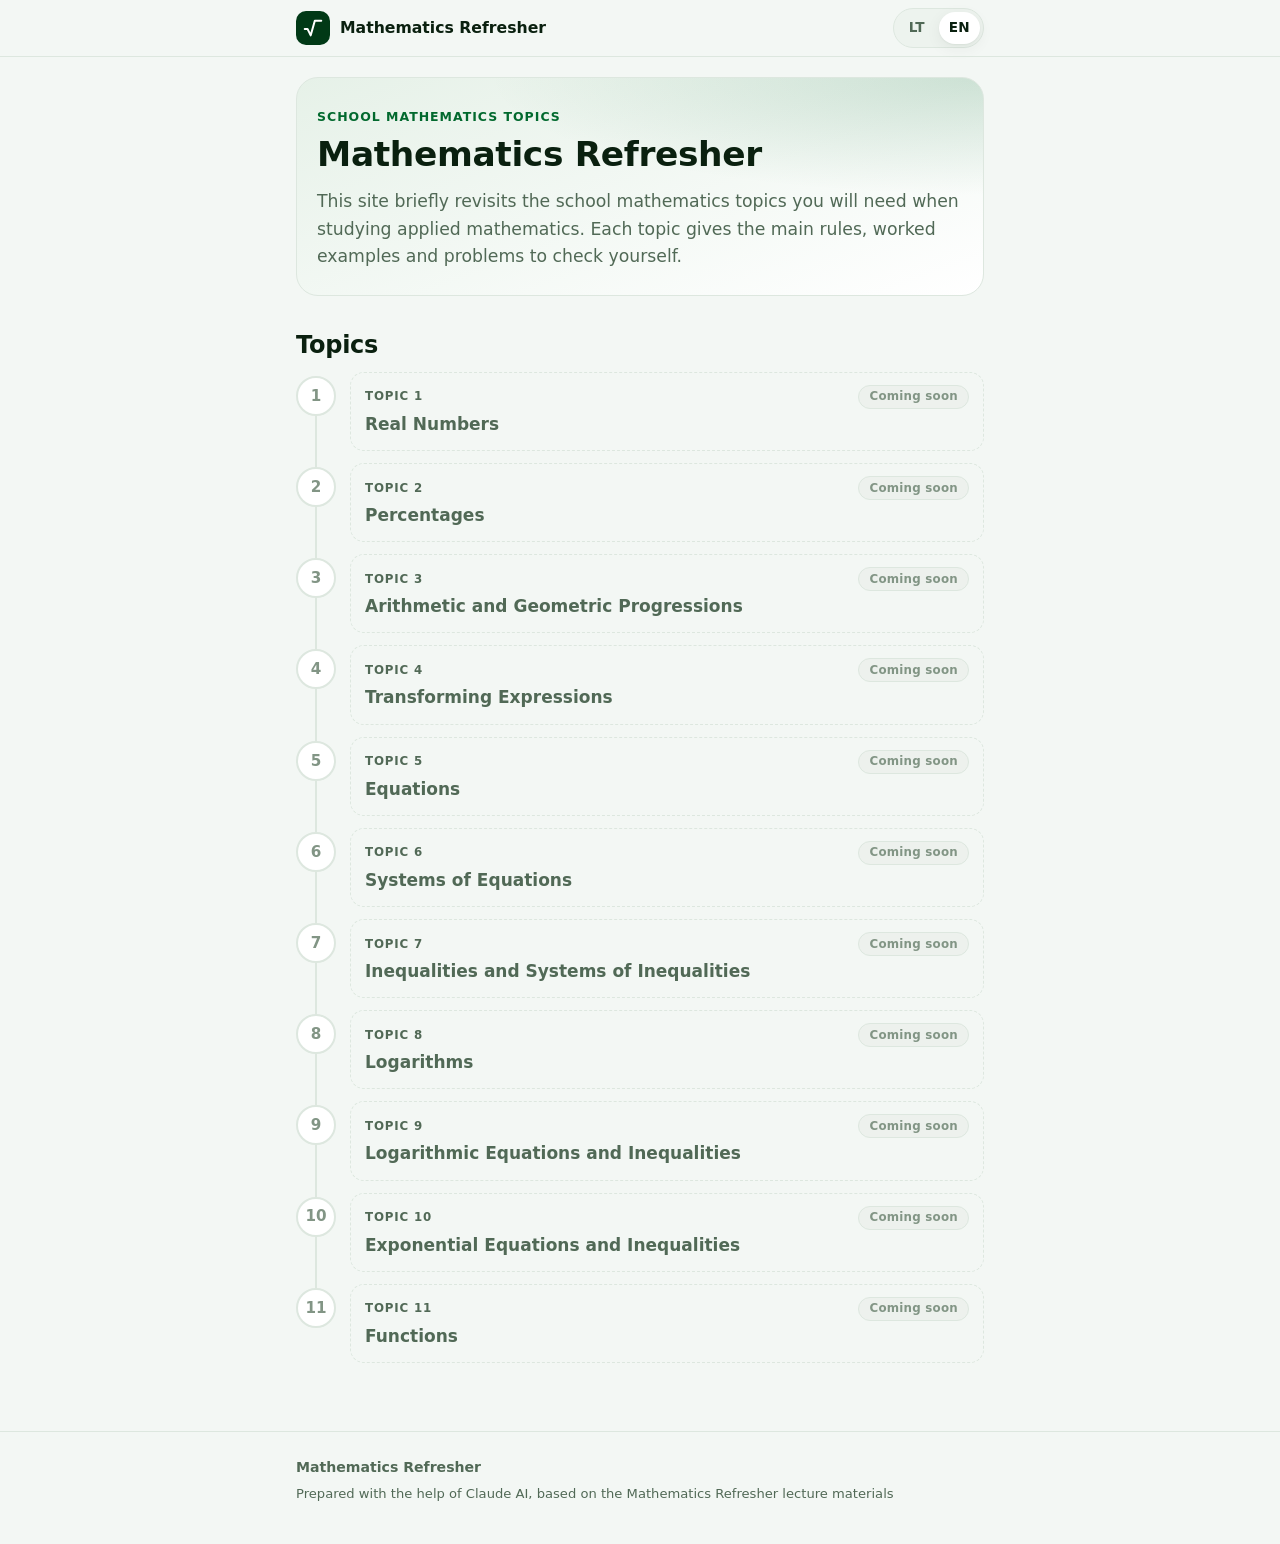
==== en/index.html @ 135c7d86 "Add files via upload" ====
<!doctype html>
<html lang="en">
<head>
<meta charset="utf-8">
<meta name="viewport" content="width=device-width, initial-scale=1">
<title>Mathematics Refresher</title>
<meta name="description" content="A refresher of the main school mathematics topics for students: rules, worked examples and self-check problems.">
<meta name="theme-color" content="#013916">
<link rel="icon" href="../assets/favicon.svg" type="image/svg+xml">
<link rel="alternate" hreflang="lt" href="../lt/index.html">
<link rel="stylesheet" href="../assets/katex/katex.min.css">
<link rel="stylesheet" href="../assets/css/style.css?v=1">
<script defer src="../assets/katex/katex.min.js"></script>
<script defer src="../assets/katex/contrib/auto-render.min.js"></script>
<script defer src="../assets/js/site.js?v=1"></script>
</head>
<body data-page="home">
<noscript><p class="noscript">Please enable JavaScript for this website to work.</p></noscript>
<header id="site-header" class="site-header"></header>

<main id="main" class="wrap">
  <section class="hero">
    <span class="eyebrow">School mathematics topics</span>
    <h1>Mathematics Refresher</h1>
    <p class="lead">This site briefly revisits the school mathematics topics you will need when studying applied mathematics. Each topic gives the main rules, worked examples and problems to check yourself.</p>
  </section>

  <section class="section" aria-labelledby="h-topics">
    <h2 id="h-topics">Topics</h2>
    <ol class="path" id="course-path"></ol>
  </section>
</main>

<footer id="site-footer" class="site-footer"></footer>
</body>
</html>
---- assets/css/style.css ----
/* =====================================================================
   Matematikos pagrindų kartojimas – bendras stiliaus failas visiems puslapiams
   Spalvos ir dydžiai keičiami čia, :root bloke.
   ===================================================================== */

/* Spalvos – žalia tema (šviesus režimas).
   Atspalviai parinkti išlaikant tuos pačius šviesumo santykius kaip
   Taikomosios matematikos tinklapyje (mėlyna tema), todėl kontrastai panašūs.
   --accent – pagrindinė tamsiai žalia spalva (mygtukai, aktyvūs elementai),
   --accent-strong – šviesesnė žalia tekstui ir akcentams,
   --chart – pagrindinė grafikų spalva, --chart-2 – mėlyna, --chart-3 – violetinė. */
:root {
  --bg: #f3f7f4;
  --surface: #ffffff;
  --surface-2: #edf3ee;
  --text: #0a200f;
  --muted: #516956;
  --border: #dde7df;
  --accent: #013916;
  --accent-hover: #015322;
  --accent-strong: #02692e;
  --accent-soft: #e6f1e8;
  --on-accent: #ffffff;
  --chart: #02692e;
  --chart-2: #1c4fb0;
  --chart-3: #7048b8;
  --success: #0f7d56;
  --success-soft: #e2f5ec;
  --danger: #c2303f;
  --danger-soft: #fdebed;
  --exam: #d9480f;
  --exam-soft: #fff0e6;
  --tip: #9a5b06;
  --tip-soft: #fff6e2;
  --soon: #829585;
  --soon-soft: #edf1ed;
  --shadow: 0 1px 2px rgba(10, 32, 15, .05), 0 4px 16px rgba(10, 32, 15, .06);

  /* Tipografija ir dydžiai */
  --font: system-ui, -apple-system, "Segoe UI", Roboto, "Helvetica Neue", Arial, sans-serif;
  --radius: 16px;
  --radius-sm: 10px;
  --gutter: 16px;
  --maxw: 46rem;
  --header-h: 56px;
}

@media (prefers-color-scheme: dark) {
  :root {
    --bg: #09120b;
    --surface: #111e14;
    --surface-2: #18281c;
    --text: #e8efe9;
    --muted: #9aab9c;
    --border: #243828;
    --accent: #5fc077;
    --accent-hover: #8bcf99;
    --accent-strong: #8dd09a;
    --accent-soft: #033113;
    --on-accent: #09120b;
    --chart: #34a859;
    --chart-2: #6189ec;
    --chart-3: #9a78ea;
    --success: #43cf93;
    --success-soft: #11301f;
    --danger: #ff7383;
    --danger-soft: #3a1a21;
    --exam: #ff8f55;
    --exam-soft: #3a2317;
    --tip: #f3b95f;
    --tip-soft: #342911;
    --soon: #7b8c7e;
    --soon-soft: #172519;
    --shadow: 0 1px 2px rgba(0, 0, 0, .3), 0 4px 16px rgba(0, 0, 0, .25);
  }
}

/* ---------- Pagrindas ---------- */
*, *::before, *::after { box-sizing: border-box; }
[hidden] { display: none !important; }

html {
  -webkit-text-size-adjust: 100%;
  text-size-adjust: 100%;
  scroll-padding-top: calc(var(--header-h) + 12px);
}

body {
  margin: 0;
  background: var(--bg);
  color: var(--text);
  font-family: var(--font);
  font-size: 1.0625rem;
  line-height: 1.6;
  -webkit-font-smoothing: antialiased;
  overflow-x: hidden;
}

h1, h2, h3, h4 { line-height: 1.25; margin: 0 0 .5em; letter-spacing: -.01em; }
h1 { font-size: 1.75rem; font-weight: 750; }
h2 { font-size: 1.35rem; font-weight: 700; }
h3 { font-size: 1.12rem; font-weight: 680; }
h4 { font-size: 1rem; font-weight: 650; }
p { margin: 0 0 .8em; }
p:last-child { margin-bottom: 0; }
a { color: var(--accent-strong); }
strong { font-weight: 650; }
ul, ol { padding-left: 1.3em; margin: 0 0 .8em; }
li + li { margin-top: .3em; }
img, svg { max-width: 100%; }

:focus-visible { outline: 3px solid var(--accent-strong); outline-offset: 2px; border-radius: 6px; }

.wrap {
  width: 100%;
  max-width: var(--maxw);
  margin: 0 auto;
  padding: 0 var(--gutter);
}

@media (min-width: 600px) {
  :root { --gutter: 24px; }
  h1 { font-size: 2.15rem; }
  h2 { font-size: 1.5rem; }
}

.skip {
  position: absolute; left: -9999px; top: 8px; z-index: 100;
  background: var(--surface); color: var(--text); padding: 8px 12px; border-radius: 8px;
}
.skip:focus { left: 8px; }

.noscript {
  background: var(--tip-soft); color: var(--tip); padding: 10px var(--gutter); margin: 0; font-size: .9rem;
}

/* ---------- Antraštė ---------- */
.site-header {
  position: sticky; top: 0; z-index: 50;
  min-height: var(--header-h);
  background: color-mix(in srgb, var(--bg) 82%, transparent);
  -webkit-backdrop-filter: saturate(160%) blur(12px);
  backdrop-filter: saturate(160%) blur(12px);
  border-bottom: 1px solid var(--border);
}
.site-header .wrap {
  display: flex; align-items: center; justify-content: space-between; gap: 12px;
  min-height: var(--header-h);
}
.brand {
  display: inline-flex; align-items: center; gap: 10px;
  color: var(--text); text-decoration: none; font-weight: 700; font-size: .98rem;
  min-width: 0;
}
.brand span { white-space: nowrap; overflow: hidden; text-overflow: ellipsis; }
.head-left { display: flex; align-items: center; gap: 10px; min-width: 0; }
.back-btn {
  flex: none; display: inline-flex; align-items: center; gap: 2px;
  min-height: 38px; padding: 0 14px 0 8px; border-radius: 999px;
  background: var(--surface); border: 1px solid var(--border); color: var(--text);
  text-decoration: none; font-weight: 650; font-size: .92rem;
}
.back-btn svg { width: 20px; height: 20px; color: var(--accent-strong); }
.back-btn:hover { border-color: var(--accent-strong); }
@media (max-width: 480px) { .has-back .brand-text { display: none; } }
.brand-mark {
  flex: none; width: 34px; height: 34px; border-radius: 10px;
  display: grid; place-items: center;
  background: var(--accent); color: var(--on-accent);
}
.brand-mark svg { width: 22px; height: 22px; }

.lang-switch {
  flex: none; display: inline-flex; padding: 3px; gap: 2px;
  background: var(--surface-2); border: 1px solid var(--border); border-radius: 999px;
  font-size: .85rem; font-weight: 700; letter-spacing: .02em;
}
.lang-switch a, .lang-switch span {
  display: inline-grid; place-items: center; min-width: 40px; min-height: 32px;
  padding: 0 10px; border-radius: 999px; text-decoration: none; color: var(--muted);
}
.lang-switch a:hover { color: var(--text); }
.lang-switch [aria-current] { background: var(--surface); color: var(--text); box-shadow: var(--shadow); }

/* ---------- Kelias (breadcrumbs) ---------- */
.crumbs { margin: 14px 0 0; font-size: .88rem; color: var(--muted); }
.crumbs ol { list-style: none; padding: 0; margin: 0; display: flex; flex-wrap: wrap; gap: 4px; align-items: center; }
.crumbs li { margin: 0; display: inline-flex; align-items: center; gap: 4px; }
.crumbs li + li::before { content: "›"; opacity: .6; }
.crumbs a { color: var(--muted); text-decoration: none; padding: 4px 0; }
.crumbs a:hover { color: var(--accent-strong); text-decoration: underline; }
.crumbs [aria-current] { color: var(--text); font-weight: 600; }

/* ---------- Puslapio viršus ---------- */
.page-head { padding: 22px 0 8px; }
.eyebrow {
  display: inline-block; font-size: .78rem; font-weight: 700; letter-spacing: .08em; text-transform: uppercase;
  color: var(--accent-strong); margin-bottom: 6px;
}
.eyebrow--exam { color: var(--exam); }
.lead { font-size: 1.08rem; color: var(--muted); max-width: 38em; }

.hero {
  margin: 20px 0 8px; padding: 24px 20px; border-radius: 22px;
  background:
    radial-gradient(120% 90% at 100% 0%, color-mix(in srgb, var(--accent-strong) 16%, transparent), transparent 60%),
    linear-gradient(160deg, var(--accent-soft), var(--surface));
  border: 1px solid var(--border);
}
.hero h1 { margin-bottom: .35em; }
.hero h1:last-child { margin-bottom: 0; }
.hero .lead { margin: 0; }

/* Puslapio vidinė navigacija (žymos) */
.jump { display: flex; gap: 8px; flex-wrap: wrap; margin: 14px 0 4px; padding: 0; list-style: none; }
.jump li { margin: 0; }
.jump a {
  display: inline-flex; align-items: center; min-height: 36px; padding: 0 14px; border-radius: 999px;
  background: var(--surface); border: 1px solid var(--border); color: var(--text);
  text-decoration: none; font-size: .9rem; font-weight: 600;
}
.jump a:hover { border-color: var(--accent); color: var(--accent-strong); }

/* ---------- Skyriai ir kortelės ---------- */
.section { padding: 26px 0 8px; }
.section > h2 { display: flex; align-items: center; gap: 10px; }
.section-intro { color: var(--muted); margin-top: -.2em; }

.card {
  background: var(--surface); border: 1px solid var(--border); border-radius: var(--radius);
  padding: 18px 16px; box-shadow: var(--shadow);
}
.card + .card { margin-top: 14px; }
@media (min-width: 600px) { .card { padding: 22px; } }

.subhead { font-size: .8rem; font-weight: 700; letter-spacing: .07em; text-transform: uppercase; color: var(--muted); margin: 18px 0 8px; }
.subhead:first-child { margin-top: 0; }
.subhead .katex { text-transform: none; letter-spacing: 0; }

/* ---------- Kurso struktūra (pagrindinis puslapis) ---------- */
.path { list-style: none; padding: 0; margin: 8px 0 0; position: relative; }
.path > li { position: relative; margin: 0; padding: 0 0 12px 54px; }
.path > li::before {
  content: ""; position: absolute; left: 19px; top: 0; bottom: 0; width: 2px; background: var(--border);
}
.path > li:first-child::before { top: 22px; }
.path > li:last-child::before { bottom: calc(100% - 22px); }

.node {
  position: absolute; left: 0; top: 4px; width: 40px; height: 40px; border-radius: 50%;
  display: grid; place-items: center; font-weight: 750; font-size: .95rem;
  background: var(--surface); border: 2px solid var(--border); color: var(--soon);
  z-index: 1;
}
.node svg { width: 20px; height: 20px; }
.is-active .node { background: var(--accent); border-color: var(--accent); color: var(--on-accent); }
.is-exam .node { background: var(--exam); border-color: var(--exam); color: #fff; }

.path-card {
  display: flex; align-items: center; justify-content: space-between; gap: 12px;
  min-height: 48px; padding: 12px 14px; border-radius: 14px;
  background: var(--surface); border: 1px solid var(--border);
  color: var(--text); text-decoration: none;
}
.path-card .title { font-weight: 620; line-height: 1.3; }
.path-card .body { flex: 1; min-width: 0; }
.path-card .kicker-row { display: flex; align-items: center; justify-content: space-between; gap: 8px; margin-bottom: 2px; }
.path-card .kicker-row .kicker { margin-bottom: 0; }
.path-card .kicker { display: block; font-size: .74rem; font-weight: 700; letter-spacing: .07em; text-transform: uppercase; color: var(--muted); margin-bottom: 2px; }
a.path-card { box-shadow: var(--shadow); transition: transform .15s ease, border-color .15s ease; }
a.path-card:hover { border-color: var(--accent); transform: translateY(-1px); }
a.path-card:active { transform: translateY(0); }
.is-active .path-card { border-color: color-mix(in srgb, var(--accent) 45%, var(--border)); }
.is-active .path-card .kicker { color: var(--accent-strong); }
.is-soon .path-card { background: transparent; border-style: dashed; color: var(--muted); }
.is-exam .path-card {
  background: linear-gradient(135deg, var(--exam-soft), var(--surface));
  border-color: color-mix(in srgb, var(--exam) 40%, var(--border));
}
.is-exam .path-card .kicker { color: var(--exam); }
.chev { flex: none; width: 22px; height: 22px; color: var(--accent-strong); }
.is-exam .chev { color: var(--exam); }

.badge {
  flex: none; display: inline-flex; align-items: center; min-height: 24px; padding: 0 10px; border-radius: 999px;
  font-size: .74rem; font-weight: 700; letter-spacing: .02em; white-space: nowrap;
  background: var(--soon-soft); color: var(--soon); border: 1px solid var(--border);
}
.badge--draft { background: var(--tip-soft); color: var(--tip); border-color: transparent; }

.path-group {
  margin: 6px 0 10px 54px; font-size: .78rem; font-weight: 700; letter-spacing: .08em; text-transform: uppercase; color: var(--muted);
}

/* ---------- Sąvokos (1 tema) ---------- */
.concept { scroll-margin-top: calc(var(--header-h) + 12px); }
.concept-head { display: flex; gap: 12px; align-items: flex-start; margin-bottom: 10px; }
.concept-head h3 { margin: 4px 0 0; }
.num {
  flex: none; width: 32px; height: 32px; border-radius: 10px; display: grid; place-items: center;
  background: var(--accent-soft); color: var(--accent-strong); font-weight: 750; font-size: .95rem;
}

.formula {
  margin: 12px 0; padding: 6px 12px; border-radius: 12px;
  background: var(--surface-2); border: 1px solid var(--border);
  overflow-x: auto; overflow-y: hidden;
}
.formula .katex-display { margin: .6em 0; }
.formula-label { font-size: .82rem; font-weight: 650; color: var(--muted); margin: 8px 0 -2px; }
.formula-note { font-size: .9rem; color: var(--muted); margin: -4px 0 8px; }

.example-box {
  margin: 12px 0 0; padding: 12px 14px; border-radius: 12px;
  border-left: 4px solid var(--accent); background: var(--accent-soft);
}
.example-box .label { display: block; font-size: .78rem; font-weight: 750; letter-spacing: .07em; text-transform: uppercase; color: var(--accent-strong); margin-bottom: 2px; }
.example-box .katex-display { margin: .5em 0; overflow-x: auto; overflow-y: hidden; padding: 2px 0; }

/* Sąrašas „dydis – reikšmė“ */
.kv { list-style: none; padding: 0; margin: 0; display: grid; grid-template-columns: max-content 1fr; column-gap: 14px; row-gap: 8px; align-items: baseline; }
.kv li { display: contents; }
.kv .sym { font-size: 1.05rem; }

.steps-list { counter-reset: s; list-style: none; padding: 0; margin: 0; }
.steps-list > li { counter-increment: s; position: relative; padding-left: 40px; margin: 0 0 12px; }
.steps-list > li::before {
  content: counter(s); position: absolute; left: 0; top: 0; width: 28px; height: 28px; border-radius: 50%;
  display: grid; place-items: center; font-size: .85rem; font-weight: 750;
  background: var(--accent); color: var(--on-accent);
}
.steps-list .alt { display: block; margin-top: 4px; font-size: .95rem; color: var(--muted); }

/* ---------- Brėžiniai ---------- */
.fig { margin: 14px 0 4px; }
.fig svg { display: block; width: 100%; height: auto; }
.fig figcaption { font-size: .85rem; color: var(--muted); margin-top: 6px; text-align: center; }
.fig-grid { display: grid; grid-template-columns: repeat(2, 1fr); gap: 10px; margin: 14px 0 4px; }
@media (min-width: 560px) { .fig-grid { grid-template-columns: repeat(4, 1fr); } }
.fig-grid figure { margin: 0; padding: 8px; border-radius: 12px; background: var(--surface-2); border: 1px solid var(--border); text-align: center; }
.fig-grid figcaption { font-size: .9rem; margin-top: 2px; }
.fig-grid .sub { display: block; font-size: .78rem; color: var(--muted); }

svg .ax { stroke: var(--muted); stroke-width: 1.5; fill: none; }
svg .grid { stroke: var(--border); stroke-width: 1; }
svg .ah { fill: var(--muted); }
svg .ln { stroke: var(--chart); stroke-width: 3; fill: none; stroke-linecap: round; }
svg .ln2 { stroke: var(--chart-2); stroke-width: 3; fill: none; stroke-linecap: round; }
svg .ln3 { stroke: var(--chart-3); stroke-width: 3; fill: none; stroke-linecap: round; }
svg .env { fill: none; stroke: var(--muted); stroke-opacity: .3; stroke-width: 11; stroke-linejoin: round; stroke-linecap: round; }
svg .strip { fill-opacity: .22; }
svg .strip.s1 { fill: var(--chart); }
svg .strip.s2 { fill: var(--chart-2); }
svg .strip.s3 { fill: var(--chart-3); }
svg .badge circle { fill: var(--exam); stroke: var(--surface); stroke-width: 1.5; }
svg .badge text { fill: #fff; font-size: 10px; font-weight: 700; }
svg .guide { stroke: var(--muted); stroke-width: 1.2; stroke-dasharray: 4 4; fill: none; }
svg .leg { stroke: var(--exam); stroke-width: 2.2; fill: none; }
svg .pt { fill: var(--chart); stroke: var(--surface); stroke-width: 2; }
svg .pt-hi { fill: var(--exam); stroke: var(--surface); stroke-width: 2; }
svg .arc { stroke: var(--tip); stroke-width: 2; fill: none; }
svg text { fill: var(--text); font-family: var(--font); font-size: 13px; }
svg text.m { font-family: KaTeX_Math, "Times New Roman", serif; font-style: italic; font-size: 15px; }
svg text.mu { font-family: KaTeX_Main, "Times New Roman", serif; font-size: 15px; }
svg text.muted { fill: var(--muted); font-size: 12px; }
svg tspan.i { font-family: KaTeX_Math, "Times New Roman", serif; font-style: italic; }
svg tspan.n { font-family: KaTeX_Main, "Times New Roman", serif; font-style: normal; }
svg text.acc { fill: var(--accent-strong); }
svg text.exam { fill: var(--exam); }
svg text.tip { fill: var(--tip); }
svg text.c1 { fill: var(--chart); }
svg text.c2 { fill: var(--chart-2); }
svg text.c3 { fill: var(--chart-3); }
svg text.b { font-weight: 700; font-size: 14px; }
.chart-legend { list-style: none; padding: 0; margin: 8px 0 0; display: flex; flex-wrap: wrap; justify-content: center; gap: 6px 16px; font-size: .88rem; color: var(--muted); }
.chart-legend li { margin: 0; display: inline-flex; align-items: center; gap: 7px; }
.chart-legend .sw { flex: none; width: 18px; height: 4px; border-radius: 2px; background: var(--chart); }
.chart-legend .sw-s { background: var(--chart-2); }
.chart-legend .sw-3 { background: var(--chart-3); }
.chart-legend .sw-env { height: 9px; border-radius: 5px; background: color-mix(in srgb, var(--muted) 34%, transparent); }
.chart-legend .sw-e { width: 10px; height: 10px; border-radius: 50%; background: var(--exam); }
.step .market-chart { margin-top: 14px; }
svg .zone-loss { fill: var(--danger); opacity: .13; }
svg .zone-profit { fill: var(--success); opacity: .15; }
.chart-legend .sw-zone { width: 14px; height: 10px; border-radius: 3px; }
.chart-legend .sw-loss { background: color-mix(in srgb, var(--danger) 30%, transparent); }
.chart-legend .sw-profit { background: color-mix(in srgb, var(--success) 32%, transparent); }

/* ---------- Išskleidžiami blokai ---------- */
details.more {
  margin: 12px 0 0; border-radius: 12px; border: 1px solid var(--border); background: var(--surface);
  overflow: hidden;
}
details.more > summary {
  list-style: none; cursor: pointer; display: flex; align-items: center; gap: 10px;
  min-height: 48px; padding: 10px 14px; font-weight: 640; font-size: .98rem;
}
details.more > summary::-webkit-details-marker { display: none; }
details.more > summary::after {
  content: ""; margin-left: auto; flex: none; width: 10px; height: 10px;
  border-right: 2px solid currentColor; border-bottom: 2px solid currentColor;
  transform: rotate(45deg) translate(-2px, -2px); transition: transform .2s ease; opacity: .7;
}
details.more[open] > summary::after { transform: rotate(-135deg) translate(-2px, -2px); }
details.more > summary .ico { flex: none; width: 26px; height: 26px; border-radius: 8px; display: grid; place-items: center; font-weight: 800; font-size: .85rem; }
details.more .more-body { padding: 0 14px 14px; }
details.more .more-body > :first-child { margin-top: 0; }
details.more .more-body .katex-display { overflow-x: auto; overflow-y: hidden; padding: 2px 0; }

.more--why > summary { color: var(--accent-strong); }
.more--why > summary .ico { background: var(--accent-soft); color: var(--accent-strong); }
.more--mistake { border-color: color-mix(in srgb, var(--danger) 30%, var(--border)); }
.more--mistake > summary { color: var(--danger); }
.more--mistake > summary .ico { background: var(--danger-soft); color: var(--danger); }
.more--alt > summary { color: var(--chart-2); font-size: .94rem; }
.more--alt > summary .ico { background: color-mix(in srgb, var(--chart-2) 14%, transparent); color: var(--chart-2); }
.step details.more { margin-top: 10px; }
.step--answer details.more { margin-top: 14px; }
.more-body ul ul { margin: 8px 0 0; }
.more--exam { border-color: color-mix(in srgb, var(--exam) 35%, var(--border)); }
.more--exam > summary { color: var(--exam); }
.more--exam > summary .ico { background: var(--exam-soft); color: var(--exam); }
.more--exam > summary .ico svg, .more--why > summary .ico svg, .more--mistake > summary .ico svg { width: 16px; height: 16px; }

/* Egzamino reikalavimų akordeonai */
.req { margin-top: 10px; }
.req > summary .topic-no {
  flex: none; width: 30px; height: 30px; border-radius: 9px; display: grid; place-items: center;
  background: var(--accent-soft); color: var(--accent-strong); font-weight: 750; font-size: .9rem;
}
.req > summary .req-title { flex: 1; min-width: 0; line-height: 1.3; }
.req > summary .count { display: block; font-size: .8rem; color: var(--muted); font-weight: 500; margin-top: 2px; }
.req ol { margin: 0; padding-left: 1.4em; }
.req ol li { padding-left: 2px; }
.req ol li + li { margin-top: .55em; }

/* ---------- Sąvokų iššokantys langeliai ---------- */
.term {
  font: inherit; color: inherit; background: none; border: 0; padding: 0; margin: 0; cursor: help;
  text-decoration: underline dotted; text-decoration-color: var(--accent-strong); text-decoration-thickness: 2px;
  text-underline-offset: 3px; display: inline; text-align: inherit;
}
.term:hover, .term[aria-expanded="true"] { color: var(--accent-strong); }
.popover {
  position: absolute; z-index: 60; width: min(300px, calc(100vw - 32px));
  background: var(--text); color: var(--bg); padding: 12px 14px; border-radius: 12px;
  font-size: .92rem; line-height: 1.5; box-shadow: 0 10px 30px rgba(0, 0, 0, .25);
}
.popover[hidden] { display: none; }
.popover .pop-term { display: block; font-weight: 700; margin-bottom: 2px; }
.popover::before {
  content: ""; position: absolute; top: -6px; left: var(--arrow-x, 50%); width: 12px; height: 12px;
  background: var(--text); transform: translateX(-50%) rotate(45deg); border-radius: 2px;
}
.popover.is-above::before { top: auto; bottom: -6px; }

/* ---------- Modelių kortelės ---------- */
.model-grid { display: grid; gap: 12px; margin-top: 10px; }
@media (min-width: 600px) { .model-grid { grid-template-columns: 1fr 1fr; } }
.model-card {
  position: relative; display: flex; flex-direction: column; gap: 6px;
  padding: 16px; border-radius: var(--radius); background: var(--surface); border: 1px solid var(--border);
  color: var(--text); text-decoration: none; min-height: 132px;
}
.model-card .m-no { font-size: .76rem; font-weight: 750; letter-spacing: .07em; text-transform: uppercase; color: var(--accent-strong); }
.model-card h3 { margin: 0; font-size: 1.06rem; }
.model-card p { margin: 0; font-size: .92rem; color: var(--muted); }
.model-card .foot { margin-top: auto; padding-top: 6px; display: flex; align-items: center; justify-content: space-between; gap: 8px; }
.model-card .go { font-weight: 700; font-size: .9rem; color: var(--accent-strong); display: inline-flex; align-items: center; gap: 4px; }
.model-card .go svg { width: 18px; height: 18px; }
a.model-card { box-shadow: var(--shadow); border-color: color-mix(in srgb, var(--accent) 40%, var(--border)); transition: transform .15s ease, border-color .15s ease; }
a.model-card:hover { transform: translateY(-2px); border-color: var(--accent); }
.model-card.is-soon { background: transparent; border-style: dashed; }
.model-card.is-soon .m-no { color: var(--soon); }
.model-card.is-soon h3 { color: var(--muted); }

/* ---------- Sprendimo pavyzdžiai su žingsniais ---------- */
.example { padding: 0; overflow: hidden; }
.example + .example { margin-top: 18px; }
.example-head { padding: 16px 16px 0; }
.example-tag { display: inline-block; font-size: .76rem; font-weight: 750; letter-spacing: .07em; text-transform: uppercase; color: var(--accent-strong); }
.example-head h3 { margin: 2px 0 0; }
.problem {
  margin: 12px 16px 0; padding: 12px 14px; border-radius: 12px; background: var(--surface-2);
  border: 1px solid var(--border); font-size: .98rem;
}
.problem .label { display: block; font-size: .76rem; font-weight: 750; letter-spacing: .07em; text-transform: uppercase; color: var(--muted); margin-bottom: 4px; }
.steps { padding: 4px 16px 0; }
.step { position: relative; padding: 14px 0 4px; border-top: 1px dashed var(--border); margin-top: 12px; }
.step[hidden] { display: none; }
.step-no {
  flex: none; width: 28px; height: 28px; border-radius: 50%;
  display: grid; place-items: center; font-weight: 750; font-size: .85rem;
  background: var(--accent-soft); color: var(--accent-strong);
}
.step h4 { margin: 0 0 6px; display: flex; align-items: center; gap: 10px; }
.step .katex-display { margin: .5em 0; overflow-x: auto; overflow-y: hidden; padding: 2px 0; }
.step--answer { padding-left: 0; }
.step--answer .answer-box {
  padding: 12px 14px; border-radius: 12px; background: var(--success-soft);
  border: 1px solid color-mix(in srgb, var(--success) 35%, transparent);
}
.step--answer .answer-box .label { display: block; font-size: .76rem; font-weight: 750; letter-spacing: .07em; text-transform: uppercase; color: var(--success); margin-bottom: 4px; }
.step.is-new { animation: reveal .35s ease both; }
@keyframes reveal { from { opacity: 0; transform: translateY(6px); } to { opacity: 1; transform: none; } }

.step-controls {
  display: flex; align-items: center; gap: 10px; flex-wrap: wrap;
  padding: 14px 16px 16px; margin-top: 12px; border-top: 1px solid var(--border); background: var(--surface-2);
}
.progress { flex: 1 1 100%; display: flex; align-items: center; gap: 10px; font-size: .82rem; color: var(--muted); font-weight: 600; }
.progress-bar { flex: 1; height: 6px; border-radius: 999px; background: var(--border); overflow: hidden; }
.progress-bar span { display: block; height: 100%; width: 0; background: var(--accent); border-radius: inherit; transition: width .3s ease; }
.step-controls .btn { white-space: nowrap; }
.step-controls .js-next { flex: 2 1 auto; padding: 0 14px; }
.step-controls .js-all { flex: 1 1 auto; padding: 0 12px; font-size: .9rem; }

/* ---------- Mygtukai ---------- */
.btn {
  display: inline-flex; align-items: center; justify-content: center; gap: 8px;
  min-height: 46px; padding: 0 18px; border-radius: 12px; border: 1px solid transparent;
  font: inherit; font-size: .98rem; font-weight: 680; cursor: pointer; text-decoration: none;
  transition: background .15s ease, transform .1s ease, border-color .15s ease;
}
.btn:active { transform: scale(.98); }
.btn svg { width: 18px; height: 18px; flex: none; }
.btn-primary { background: var(--accent); color: var(--on-accent); }
.btn-primary:hover { background: var(--accent-hover); }
.btn-ghost { background: var(--surface); color: var(--text); border-color: var(--border); }
.btn-ghost:hover { border-color: var(--accent); color: var(--accent-strong); }
.btn-soft { background: var(--accent-soft); color: var(--accent-strong); }
.btn-soft:hover { border-color: var(--accent); }
.btn[aria-expanded="true"] { border-color: var(--accent); }

/* ---------- Testas ---------- */
.q { padding: 16px; }
.q + .q { margin-top: 14px; }
.q-meta { display: flex; align-items: center; justify-content: space-between; gap: 8px; margin-bottom: 8px; }
.q-num { font-size: .78rem; font-weight: 750; letter-spacing: .07em; text-transform: uppercase; color: var(--accent-strong); }
.q-kind { font-size: .8rem; color: var(--muted); }
.q-time {
  display: inline-flex; align-items: center; gap: 4px; font-size: .8rem; font-weight: 650; color: var(--muted);
  padding: 2px 8px; border-radius: 999px; background: var(--surface-2); border: 1px solid var(--border);
}
.q-time svg { width: 14px; height: 14px; }
.q-text { font-size: 1rem; }
.q-hint { font-size: .88rem; color: var(--muted); margin: 8px 0 0; }
.q-actions { display: flex; flex-wrap: wrap; gap: 10px; margin-top: 14px; }
.q-actions .btn { flex: 1 1 180px; }
.q-reveal { margin-top: 12px; padding: 12px 14px; border-radius: 12px; }
.q-reveal[hidden] { display: none; }
.q-reveal .label { display: block; font-size: .76rem; font-weight: 750; letter-spacing: .07em; text-transform: uppercase; margin-bottom: 4px; }
.q-answer { background: var(--success-soft); border: 1px solid color-mix(in srgb, var(--success) 35%, transparent); }
.q-answer .label { color: var(--success); }
.q-answer .value { font-size: 1.2rem; font-weight: 750; }
.q-solution { background: var(--surface-2); border: 1px solid var(--border); }
.q-solution .label, .q-explain .label { color: var(--muted); }
.q-solution .katex-display { overflow-x: auto; overflow-y: hidden; padding: 2px 0; }
.q-explain { background: var(--surface-2); border: 1px solid var(--border); }

.q-options { list-style: none; padding: 0; margin: 12px 0 0; display: grid; gap: 8px; }
.q-options li { margin: 0; }
.q-opt {
  width: 100%; text-align: left; display: flex; align-items: center; gap: 12px;
  min-height: 50px; padding: 10px 14px; border-radius: 12px; cursor: pointer;
  font: inherit; font-size: .98rem; color: var(--text);
  background: var(--surface); border: 1.5px solid var(--border);
  transition: border-color .15s ease, background .15s ease;
}
.q-opt:hover:not(:disabled) { border-color: var(--accent); }
.q-opt .letter {
  flex: none; width: 28px; height: 28px; border-radius: 8px; display: grid; place-items: center;
  font-weight: 750; font-size: .85rem; background: var(--surface-2); color: var(--muted);
}
.q-opt:disabled { cursor: default; }
.q-opt.is-correct { border-color: var(--success); background: var(--success-soft); }
.q-opt.is-correct .letter { background: var(--success); color: #fff; }
.q-opt.is-wrong { border-color: var(--danger); background: var(--danger-soft); }
.q-opt.is-wrong .letter { background: var(--danger); color: #fff; }
.q-opt.is-dim { opacity: .55; }
.q-feedback { margin-top: 12px; font-weight: 700; display: flex; align-items: center; gap: 8px; }
.q-feedback[hidden] { display: none; }
.q-feedback.ok { color: var(--success); }
.q-feedback.bad { color: var(--danger); }
.q-feedback svg { width: 20px; height: 20px; flex: none; }

/* ---------- Pranešimai ---------- */
.notice {
  display: flex; gap: 14px; align-items: flex-start;
  padding: 18px 16px; border-radius: var(--radius); background: var(--surface); border: 1px dashed var(--border);
  color: var(--muted);
}
.notice svg { flex: none; width: 26px; height: 26px; color: var(--soon); }
.notice strong { color: var(--text); display: block; margin-bottom: 2px; }

.tip {
  margin: 12px 0 0; padding: 12px 14px; border-radius: 12px; background: var(--tip-soft); color: var(--text);
  border-left: 4px solid var(--tip); font-size: .95rem;
}

/* ---------- Interaktyvus tiesės brėžinys ---------- */
.tryit { margin-top: 14px; padding: 14px; border-radius: 14px; background: var(--surface-2); border: 1px solid var(--border); }
.tryit-title { font-weight: 700; margin: 0 0 4px; display: flex; align-items: center; gap: 8px; }
.tryit-title svg { width: 18px; height: 18px; color: var(--accent-strong); }
.tryit-eq { text-align: center; font-size: 1.15rem; min-height: 1.8em; margin: 4px 0; }
.tryit svg.plot { display: block; width: 100%; max-width: 340px; margin: 0 auto; background: var(--surface); border-radius: 10px; border: 1px solid var(--border); }
.tryit .ctrl { display: grid; grid-template-columns: 2.2rem 1fr 3rem; align-items: center; gap: 10px; margin-top: 10px; }
.tryit .ctrl label { font-weight: 700; }
.tryit .ctrl output { text-align: right; font-variant-numeric: tabular-nums; font-weight: 650; }
.tryit input[type="range"] { width: 100%; accent-color: var(--accent); height: 28px; }
.tryit-note { font-size: .9rem; color: var(--muted); margin: 10px 0 0; min-height: 1.5em; text-align: center; }

/* ---------- Šaltiniai ---------- */
.sources { padding-top: 34px; }
.src-list { list-style: none; padding: 0; margin: 10px 0 0; display: grid; gap: 10px; }
.src-list li {
  margin: 0; display: flex; gap: 12px; align-items: flex-start;
  padding: 14px; border-radius: 14px; background: var(--surface); border: 1px solid var(--border);
}
.src-ico { flex: none; width: 34px; height: 34px; border-radius: 10px; display: grid; place-items: center; background: var(--accent-soft); color: var(--accent-strong); }
.src-ico svg { width: 20px; height: 20px; }
.src-body { min-width: 0; font-size: .95rem; line-height: 1.45; }
.src-body cite { font-style: italic; }
.src-ch {
  display: table; margin-top: 6px; font-size: .76rem; font-weight: 700; letter-spacing: .02em;
  color: var(--accent-strong); background: var(--accent-soft); padding: 2px 9px; border-radius: 999px;
}
.src-note { display: block; margin-top: 4px; font-size: .86rem; color: var(--muted); }

/* ---------- Puslapių navigacija apačioje ---------- */
.pager { display: grid; gap: 10px; margin: 30px 0 0; }
@media (min-width: 600px) { .pager { grid-template-columns: 1fr 1fr; } }
.pager a, .pager .pager-soon {
  display: flex; flex-direction: column; gap: 2px; padding: 14px 16px; border-radius: 14px;
  background: var(--surface); border: 1px solid var(--border); text-decoration: none; color: var(--text);
}
.pager a:hover { border-color: var(--accent); }
.pager .dir { font-size: .78rem; font-weight: 700; letter-spacing: .06em; text-transform: uppercase; color: var(--muted); }
.pager .t { font-weight: 650; display: flex; align-items: center; gap: 8px; flex-wrap: wrap; }
.pager .next { text-align: right; }
.pager .next .t { justify-content: flex-end; }
.pager .pager-soon { border-style: dashed; background: transparent; color: var(--muted); }

/* ---------- Poraštė ---------- */
.site-footer { margin-top: 48px; padding: 24px 0 36px; border-top: 1px solid var(--border); color: var(--muted); font-size: .88rem; }
.site-footer p { margin: 0 0 4px; }

/* ---------- KaTeX ---------- */
.katex { font-size: 1.08em; }
.katex .katex-html { white-space: nowrap; }
.katex-display { max-width: 100%; }
@media (max-width: 440px) {
  .katex-display > .katex { font-size: 1em; }
}

/* ---------- Judesio mažinimas ---------- */
@media (prefers-reduced-motion: reduce) {
  *, *::before, *::after { animation: none !important; transition: none !important; scroll-behavior: auto !important; }
}

/* ---------- Gamybos priemonių pasirinkimas ---------- */
.vtable { border-collapse: collapse; margin: 10px auto 4px; font-variant-numeric: tabular-nums; font-size: .95rem; }
.vtable th, .vtable td { border: 1px solid var(--border); padding: 6px 12px; text-align: right; }
.vtable th { background: var(--surface-2); font-weight: 700; }
.vtable td:first-child, .vtable th:first-child { text-align: left; }
.must {
  margin: 16px 0 0; padding: 14px 12px 14px 12px; border-radius: 12px; background: var(--exam-soft); color: var(--text);
  border-left: 4px solid var(--exam);
}
.must-title { display: flex; align-items: center; gap: 8px; margin: 0 0 6px; font-weight: 700; color: var(--exam); }
.must-title svg { width: 18px; height: 18px; flex: none; }
.must p { margin: 0 0 8px; }
.must .fig { margin: 10px -6px 0; background: var(--surface); border-radius: 10px; padding: 6px 0 10px; }
.badge-list { list-style: none; padding: 0; margin: 10px 0 0; display: grid; gap: 6px; font-size: .92rem; }
.badge-list li { display: flex; gap: 10px; align-items: baseline; margin: 0; }
.badge-list .bn { flex: none; width: 20px; height: 20px; border-radius: 50%; background: var(--exam); color: #fff; font-size: .75rem; font-weight: 700; display: inline-flex; align-items: center; justify-content: center; transform: translateY(3px); }
.model-note { margin: 12px 0 0; padding: 12px 14px; border-radius: 12px; background: var(--surface-2); font-size: .95rem; }

/* ---------- Matricos ---------- */
.mats { display: flex; flex-wrap: wrap; gap: 12px 22px; justify-content: center; align-items: center; margin: 12px 0; }
.mats > * { flex: none; }
.mat-item { display: flex; flex-direction: column; align-items: center; gap: 4px; }
.mat-item .cap { font-size: .85rem; color: var(--muted); }
.mats .arrow { font-size: 1.4rem; color: var(--muted); }
.problem .mats { margin: 12px 0 4px; }
.katex .hd { color: var(--exam); }
.katex .hr { color: var(--chart); background: color-mix(in srgb, var(--chart) 14%, transparent); border-radius: 3px; padding: 0 1px; }
.katex .hc { color: var(--chart-2); background: color-mix(in srgb, var(--chart-2) 16%, transparent); border-radius: 3px; padding: 0 1px; }
.subtype { margin-top: 18px; padding-top: 14px; border-top: 1px dashed var(--border); }
.subtype:first-of-type { margin-top: 6px; padding-top: 0; border-top: 0; }
.subtype h4 { margin: 0 0 6px; font-size: 1rem; }
.vtable.hdr td, .vtable.hdr th { padding: 5px 9px; }
.q-text > p { margin: 0 0 8px; }
.q-text > p:last-child { margin-bottom: 0; }
.mats--col { flex-direction: column; gap: 6px; }
.mats--col .vtable { margin: 0; }

/* ---------- Matricų daugyba taikymuose ---------- */
.tbl-wrap { overflow-x: auto; -webkit-overflow-scrolling: touch; margin: 10px 0; }
.tbl-wrap .vtable { margin: 0 auto; }
.vtable.compact { font-size: .76rem; }
.vtable.compact th, .vtable.compact td { padding: 4px 5px; }
.problem .tbl-wrap { margin-left: -13px; margin-right: -13px; }
.vtable.compact th { font-size: .72rem; }
.problem .tbl-caption { font-size: .82rem; font-weight: 650; color: var(--muted); margin: 12px 0 4px; text-align: center; }
.dimchain { display: flex; flex-wrap: wrap; align-items: center; justify-content: center; gap: 6px 8px; margin: 12px 0 6px; font-size: .92rem; }
.dimchain .dc { padding: 5px 10px; border-radius: 10px; background: var(--surface-2); border: 1px solid var(--border); white-space: nowrap; }
.dimchain .dc b { color: var(--exam); font-weight: 700; }
.dimchain .op { color: var(--muted); font-weight: 700; }
.dimchain .dc.res { background: var(--success-soft); border-color: color-mix(in srgb, var(--success) 40%, transparent); }
@media (max-width: 560px) { .dimchain { flex-direction: column; gap: 3px; } }

/* ---------- Rinkos dalies prognozavimas ---------- */
.vtable td.dg { background: var(--exam-soft); color: var(--exam); font-weight: 700; }
.vtable.pij td, .vtable.pij th { text-align: center; }
.vtable.pij th.to { text-align: left; }
.stmt { margin: 12px 0 0; padding: 12px 14px; border-radius: 12px; border: 1px dashed var(--border); background: var(--surface-2); }
.stmt q { display: block; font-style: italic; margin-bottom: 8px; }
.markov-legend { list-style: none; padding: 0; margin: 6px 0 0; display: flex; gap: 6px 18px; justify-content: center; flex-wrap: wrap; font-size: .88rem; color: var(--muted); }
.markov-legend li { display: inline-flex; align-items: center; gap: 7px; margin: 0; }
.markov-legend .sw { width: 14px; height: 10px; border-radius: 3px; background: var(--chart); }
.markov-legend .sw-2 { background: var(--chart-2); }
svg .bar1 { fill: var(--chart); }
svg .bar2 { fill: var(--chart-2); }
svg text.on-bar { fill: var(--surface); font-size: 12px; font-weight: 700; }
svg .tr1 { stroke: var(--chart); stroke-width: 2.2; fill: none; }
svg .tr2 { stroke: var(--chart-2); stroke-width: 2.2; fill: none; }
svg .node { fill: var(--surface); stroke: var(--text); stroke-width: 1.5; }
.mchain { list-style: none; padding: 0; margin: 16px auto 6px; max-width: 340px; }
.mchain li { margin: 0; }
.mchain .st { display: flex; align-items: center; gap: 12px; padding: 8px 14px; border-radius: 12px; background: var(--surface-2); border: 1px solid var(--border); }
.mchain .vec { flex: none; min-width: 34px; font-size: 1.1rem; color: var(--accent-strong); }
.mchain .tr { display: flex; align-items: center; gap: 12px; padding: 4px 0 4px 22px; color: var(--muted); font-size: .92rem; }
.mchain .arr { font-size: 1.25rem; line-height: 1; color: var(--accent-strong); }

/* ---------- Tiesinių lygčių sistemos (3 tema) ---------- */
.katex .ha { color: var(--accent-strong); }
.rowcalc { border-collapse: collapse; margin: 10px auto 4px; font-variant-numeric: tabular-nums; font-size: .9rem; }
.rowcalc th { text-align: left; font-weight: 600; font-size: .8rem; color: var(--muted); padding: 3px 10px 3px 0; white-space: nowrap; }
.rowcalc td { text-align: right; padding: 3px 7px; min-width: 2.1em; white-space: nowrap; }
.rowcalc td.rhs { border-left: 1.5px solid var(--muted); padding-left: 9px; }
.rowcalc tr.res th, .rowcalc tr.res td { border-top: 2px solid var(--border); font-weight: 700; color: var(--text); padding-top: 5px; }
.rowcalc td.z { color: var(--chart-2); }
.mats .arrow .katex { font-size: 1em; }
.scheme { gap: 10px 14px; }
.phases { display: grid; gap: 10px; margin: 14px 0 0; }
@media (min-width: 560px) { .phases { grid-template-columns: 1fr 1fr; } }
.phase { display: flex; gap: 12px; align-items: flex-start; padding: 12px 14px; border-radius: 12px; background: var(--surface-2); border: 1px solid var(--border); }
.phase .ph-ico { flex: none; width: 30px; height: 30px; border-radius: 50%; display: grid; place-items: center; background: var(--accent); color: var(--on-accent); font-weight: 700; }
.phase > div > strong { display: block; }
.phase > div > span { display: block; font-size: .92rem; color: var(--muted); }
.phase-title { margin: 6px 0 10px; font-size: 1rem; color: var(--accent-strong); }
.phase-title + .steps-list { margin-bottom: 4px; }
.geo3 { display: grid; gap: 10px; margin: 14px 0 6px; }
.geo3 figure { margin: 0; display: grid; grid-template-columns: 104px 1fr; gap: 12px; align-items: center; padding: 8px 12px; border-radius: 12px; background: var(--surface-2); border: 1px solid var(--border); }
.geo3 svg { display: block; width: 100%; height: auto; }
.geo3 figcaption strong { display: block; font-size: .95rem; }
.geo3 figcaption .sub { display: block; font-size: .86rem; color: var(--muted); }
@media (min-width: 560px) {
  .geo3 { grid-template-columns: repeat(3, 1fr); }
  .geo3 figure { grid-template-columns: 1fr; text-align: center; padding: 10px; }
  .geo3 svg { max-width: 150px; margin: 0 auto; }
}
svg .ln-wide { stroke: var(--chart); stroke-width: 8; stroke-opacity: .35; fill: none; stroke-linecap: round; }
svg .ln2-dash { stroke: var(--chart-2); stroke-width: 3; stroke-dasharray: 7 5; fill: none; stroke-linecap: round; }
.cases3 { gap: 16px 22px; }
.cases3 .cap { text-align: center; }
.vtable.count-tbl th, .vtable.count-tbl td { text-align: left; vertical-align: top; }
.vtable.count-tbl tbody th { font-weight: 650; background: transparent; }
.back-list { margin: 8px 0 0; padding-left: 1.2em; }
.back-list li { margin: 0 0 6px; }
@media (max-width: 440px) { .mats--sm .katex { font-size: .8em; } }
@media (max-width: 560px) {
  .mats--flow { flex-direction: column; gap: 4px; }
  .mats--flow .arrow.rot .katex { display: inline-block; transform: rotate(90deg); }
}
@media (max-width: 440px) { .scheme .katex { font-size: .8em; } }
.src-inline { display: flex; gap: 10px; align-items: flex-start; margin: 12px 0 0; font-size: .86rem; color: var(--muted); }
.src-inline .src-ico { width: 28px; height: 28px; border-radius: 8px; }
.src-inline .src-ico svg { width: 16px; height: 16px; }
.src-inline cite { font-style: italic; }

/* ---------- Racionalusis planavimas (3.1) ---------- */
@media (min-width: 560px) { .phases--3 { grid-template-columns: repeat(3, 1fr); } }
.phases--3 .phase { flex-direction: column; gap: 8px; }
@media (max-width: 559px) { .phases--3 .phase { flex-direction: row; gap: 12px; } }
.dodont { list-style: none; padding: 0; margin: 10px 0 0; display: grid; gap: 6px; }
.dodont li { display: flex; gap: 10px; align-items: baseline; margin: 0; padding: 8px 12px; border-radius: 10px; font-size: .95rem; }
.dodont .mk { flex: none; font-weight: 800; width: 1.1em; text-align: center; }
.dodont .do { background: var(--success-soft); }
.dodont .do .mk { color: var(--success); }
.dodont .dont { background: var(--danger-soft); }
.dodont .dont .mk { color: var(--danger); }
.vtable.model-tbl th, .vtable.model-tbl td { text-align: center; padding: 6px 9px; }
.vtable.model-tbl tbody th { text-align: left; font-weight: 650; }
.vtable tr.hl th, .vtable tr.hl td { background: color-mix(in srgb, var(--chart) 13%, transparent); color: var(--chart); }
.vtable.req-tbl { font-size: .92rem; }
.vtable.req-tbl th, .vtable.req-tbl td { text-align: left; vertical-align: middle; }
.vtable.req-tbl td:last-child { white-space: nowrap; }
@media (max-width: 440px) { .formula.fit .katex-display > .katex { font-size: .86em; } }
@media (max-width: 560px) {
  .vtable.req-tbl, .vtable.req-tbl tbody, .vtable.req-tbl tr, .vtable.req-tbl td { display: block; width: 100%; }
  .vtable.req-tbl thead { display: none; }
  .vtable.req-tbl tr { border: 1px solid var(--border); border-radius: 10px; margin: 0 0 8px; overflow: hidden; }
  .vtable.req-tbl td { border: 0; padding: 6px 10px; }
  .vtable.req-tbl td:first-child { background: var(--surface-2); font-size: .86rem; color: var(--muted); }
  .vtable.req-tbl td:last-child { white-space: normal; }
}

/* ---------- Racionalusis planavimas (3.2) ---------- */
.more-link { margin: 14px 0 0; font-weight: 650; }
.numline { max-width: 420px; margin: 16px auto 6px; }
svg .nl-band { fill: var(--chart); fill-opacity: .14; }
svg .nl-br { stroke: var(--chart); stroke-width: 2.4; fill: none; }
.vtable.plans th, .vtable.plans td { text-align: center; }
.vtable.plans tbody th { text-align: left; white-space: nowrap; }
.vtable.tight th, .vtable.tight td { padding: 3px 4px; font-size: .7rem; }
.vtable.hdr-wrap thead th { text-align: center; }
@media (max-width: 440px) {
  .vtable.hdr-wrap thead th { font-size: 0; }
  .vtable.hdr-wrap thead th .katex { font-size: .82rem; }
  .vtable.hdr-wrap thead th:last-child { font-size: .7rem; }
}

/* ---------- Stabiliosios rinkos dalys (3.3) ---------- */
.conv { max-width: 440px; margin: 16px auto 8px; }
.derive { list-style: none; padding: 0; margin: 14px 0 12px; }
.derive li { margin: 0; padding: 10px 12px 4px; border-radius: 12px; background: var(--surface-2); border: 1px solid var(--border); position: relative; }
.derive li + li { margin-top: 30px; }
.derive li + li::before { content: "↓"; position: absolute; top: -27px; left: 50%; transform: translateX(-50%); color: var(--accent-strong); font-size: 1.2rem; line-height: 1; }
.derive .dl { display: block; font-size: .9rem; font-weight: 700; color: var(--accent-strong); }
.derive .dn { margin: 4px 0 0; font-size: .92rem; }
.derive .katex-display { margin: .5em 0 .4em; overflow-x: auto; overflow-y: hidden; }
@media (max-width: 440px) { .derive .fit-wrap .katex-display > .katex { font-size: .9em; } }

/* ---------- Tiesinis programavimas (4 tema) ---------- */
.vtable.sign-tbl td:last-child, .vtable.goal-tbl td:last-child { white-space: normal; }
.vtable.sign-tbl td:nth-child(2) { text-align: center; font-size: 1.15rem; white-space: nowrap; }
.vtable.sign-tbl td:first-child { width: 34%; }
.vtable.goal-tbl td { width: 50%; }
@media (max-width: 560px) {
  .vtable.sign-tbl td:nth-child(2) { text-align: left; padding-top: 8px; padding-bottom: 0; }
  .vtable.sign-tbl td:first-child, .vtable.goal-tbl td { width: auto; }
  .vtable.goal-tbl td:first-child { background: transparent; color: var(--text); font-size: inherit; }
  .vtable.goal-tbl td::before { display: block; font-size: .78rem; font-weight: 700; color: var(--muted); margin-bottom: 2px; }
  .vtable.goal-tbl td:first-child::before { content: "Siekiama kuo didesnio"; }
  .vtable.goal-tbl td:last-child::before { content: "Siekiama kuo mažesnio"; }
  html[lang="en"] .vtable.goal-tbl td:first-child::before { content: "To be made as large as possible"; }
  html[lang="en"] .vtable.goal-tbl td:last-child::before { content: "To be made as small as possible"; }
}
.duo { display: grid; gap: 12px; margin: 12px 0; }
@media (min-width: 640px) { .duo { grid-template-columns: 1fr 1fr; } }
.duo-card { padding: 12px 14px; border-radius: 12px; background: var(--surface-2); border: 1px solid var(--border); min-width: 0; }
.duo-card h4 { margin: 0 0 4px; font-size: 1rem; }
.duo-card ul { margin: 6px 0 0; padding-left: 1.1em; font-size: .93rem; }
.duo-card li { margin: 0 0 4px; }
.duo-card .katex-display { margin: .5em 0; overflow-x: auto; overflow-y: hidden; }
.lp-fig { max-width: 420px; margin: 12px auto 10px; }
svg .lp-region { fill: var(--chart); fill-opacity: .16; stroke: none; }
svg .lp-line { stroke: var(--chart); stroke-width: 2; fill: none; }
svg .lp-iso { stroke: var(--exam); stroke-width: 1.6; stroke-dasharray: 6 5; fill: none; }
svg .lp-arrow { stroke: var(--exam); stroke-width: 2; fill: none; }
svg .lp-arrowhead { fill: var(--exam); }
@media (max-width: 440px) { .small-math .katex-display > .katex { font-size: .86em; } }

.anat { display: grid; gap: 10px; margin: 10px 0 8px; }
@media (min-width: 560px) { .anat { grid-template-columns: repeat(3, 1fr); } }
.anat-card { padding: 12px 14px; border-radius: 12px; background: var(--surface-2); border: 1px solid var(--border); }
.anat-head { display: flex; gap: 10px; align-items: center; }
.anat-head .ph-ico { flex: none; width: 28px; height: 28px; border-radius: 50%; display: grid; place-items: center; background: var(--accent); color: var(--on-accent); font-weight: 700; font-size: .9rem; }
.anat-head strong { line-height: 1.25; }
.anat-d { margin: 8px 0 4px; font-size: .9rem; color: var(--muted); }
.anat-card ul { margin: 0; padding-left: 1.1em; font-size: .95rem; }
.anat-card li { margin: 0 0 2px; }

/* ---------- TP brėžinys (lp-chart) ---------- */
.lp-chart-fig { max-width: 440px; margin: 14px auto 6px; }
.lp-chart-fig svg { display: block; width: 100%; height: auto; }
svg .lp-l1 { stroke: var(--chart); stroke-width: 2.4; }
svg .lp-l2 { stroke: var(--chart-2); stroke-width: 2.4; }
svg .lp-l3 { stroke: var(--chart-3); stroke-width: 2.4; }
svg .lp-a1 { stroke: var(--chart); stroke-width: 2; }
svg .lp-a2 { stroke: var(--chart-2); stroke-width: 2; }
svg .lp-a3 { stroke: var(--chart-3); stroke-width: 2; }
svg .lp-h1 { fill: var(--chart); }
svg .lp-h2 { fill: var(--chart-2); }
svg .lp-h3 { fill: var(--chart-3); }
svg .lp-tick { fill: var(--muted); font-size: 10.5px; }
svg .lp-lab { font-family: KaTeX_Main, "Times New Roman", serif; font-size: 13.5px; font-weight: 600; }
svg .lp-pt { font-size: 12px; font-weight: 700; fill: var(--text); }
svg .lp-test { fill: var(--surface); stroke: var(--exam); stroke-width: 2; }
svg .halo { paint-order: stroke; stroke: var(--surface); stroke-width: 3.5px; stroke-linejoin: round; }
svg .lp-region { fill: var(--chart); fill-opacity: .16; }

/* ---------- Tiesinių nelygybių sistemos (4.1) ---------- */
.hp-fig { max-width: 400px; margin: 14px auto 6px; }
svg .hp-in { font-family: KaTeX_Main, "Times New Roman", serif; font-size: 15px; font-weight: 700; fill: var(--chart); }
svg .hp-out { font-family: KaTeX_Main, "Times New Roman", serif; font-size: 15px; fill: var(--muted); }
.vtable.xy-tbl { margin: 8px auto; font-size: .95rem; }
.vtable.xy-tbl th, .vtable.xy-tbl td { text-align: center; padding: 4px 14px; min-width: 2.6em; }
.xy-row { display: flex; flex-wrap: wrap; gap: 10px 16px; justify-content: center; margin: 10px 0; }
.xy-item { flex: 1 1 140px; max-width: 220px; padding: 8px 10px; border-radius: 12px; background: var(--surface-2); border: 1px solid var(--border); text-align: center; }
.xy-cap { margin: 0; font-weight: 700; }
.xy-calc { margin: 4px 0 0; font-size: .88rem; color: var(--muted); line-height: 1.6; }
.xy-item .vtable.xy-tbl { margin: 6px auto 0; background: var(--surface); }
.card-title { margin: 0 0 8px; font-size: 1.08rem; }
.vert-list { padding-left: 1.1em; }
.vert-list li { margin: 0 0 10px; }
.steps-list > li > ul { margin: 6px 0 0; padding-left: 1.1em; }
.steps-list > li > ul > li { margin: 0 0 6px; }

/* ---------- 5 tema: simpleksų lentelės ir iteracijos schema ---------- */
.vtable.sx-tbl { font-size: .86rem; }
.vtable.sx-tbl th, .vtable.sx-tbl td { text-align: center; padding: 5px 7px; white-space: nowrap; }
.vtable.sx-tbl th { background: var(--surface-2); }
.vtable.sx-tbl .g { border-left: 2px solid var(--muted); }
.vtable.sx-tbl tr.tf td { border-top: 2px solid var(--muted); }
.vtable.sx-tbl td.idb { background: var(--success-soft); color: var(--success); font-weight: 700; }
.vtable.sx-tbl .pc { background: color-mix(in srgb, var(--chart) 14%, transparent); }
.vtable.sx-tbl tr.pr td { background: color-mix(in srgb, var(--exam) 12%, transparent); }
.vtable.sx-tbl tr.pr td.pc, .vtable.sx-tbl td.pe { background: color-mix(in srgb, var(--exam) 30%, transparent); font-weight: 700; outline: 2px solid var(--exam); outline-offset: -2px; }
.vtable.sx-tbl td.ann, .vtable.sx-tbl th.ann { border: 0; background: transparent; color: var(--muted); text-align: left; padding-left: 8px; }
.vtable.sx-tbl tr.pr td.ann { background: transparent; color: var(--exam); font-weight: 700; }
.vtable.sx-tbl td.dot { color: var(--muted); }
.vtable.sx-tbl tbody th { text-align: left; }
@media (max-width: 440px) {
  .vtable.sx-tbl { font-size: .74rem; }
  .vtable.sx-tbl th, .vtable.sx-tbl td { padding: 4px 4px; }
  .vtable.sx-tbl td.ann { padding-left: 5px; }
}
.sx-legend { list-style: none; padding: 0; margin: 8px 0 0; display: flex; flex-wrap: wrap; gap: 6px 14px; justify-content: center; font-size: .86rem; color: var(--muted); }
.sx-legend li { display: flex; align-items: center; gap: 6px; }
.sx-legend .sw { width: 14px; height: 14px; border-radius: 3px; flex: none; }
.sx-legend .sw-pc { background: color-mix(in srgb, var(--chart) 25%, transparent); }
.sx-legend .sw-pr { background: color-mix(in srgb, var(--exam) 20%, transparent); }
.sx-legend .sw-pe { background: color-mix(in srgb, var(--exam) 30%, transparent); outline: 2px solid var(--exam); outline-offset: -2px; }
.vtable.arr-tbl { font-size: .9rem; }
.vtable.arr-tbl td { text-align: center; min-width: 52px; }
.vtable.arr-tbl td.pv { color: var(--exam); font-weight: 700; }
.vtable.arr-tbl tbody th { text-align: left; font-weight: 650; }
.flow { list-style: none; padding: 0; margin: 14px 0 0; display: grid; gap: 0; }
.flow > li { position: relative; display: flex; gap: 12px; align-items: flex-start; padding: 12px 14px; border-radius: 12px; background: var(--surface-2); border: 1px solid var(--border); }
.flow > li + li { margin-top: 22px; }
.flow > li + li::before { content: "↓"; position: absolute; top: -21px; left: 22px; color: var(--muted); font-weight: 700; line-height: 20px; }
.flow .ph-ico { flex: none; width: 30px; height: 30px; border-radius: 50%; display: grid; place-items: center; background: var(--accent); color: var(--on-accent); font-weight: 700; }
.flow strong { display: block; }
.flow span.d { display: block; font-size: .92rem; color: var(--muted); }
.flow > li.flow-q { background: var(--tip-soft); border: 1px dashed var(--tip); flex-direction: column; gap: 8px; }
.flow-q .fq { font-weight: 700; color: var(--text); }
.flow-out { display: flex; flex-wrap: wrap; gap: 8px; }
.flow-out span { display: inline-block; padding: 4px 10px; border-radius: 999px; font-size: .88rem; font-weight: 650; }
.flow-out .yes { background: var(--surface); border: 1px solid var(--border); color: var(--text); }
.flow-out .no { background: var(--success-soft); color: var(--success); }
.vtable.arr-tbl tbody th { white-space: normal; max-width: 9.5em; }
@media (max-width: 440px) { .vtable.arr-tbl td { min-width: 44px; padding: 6px 6px; } }
.vtable.sx-tbl tr.pr th, .vtable.sx-tbl .tc { background: color-mix(in srgb, var(--exam) 12%, transparent); }
.vtable.sx-tbl tr.tf td.ann { border-top: 0; }
.sx-legend { margin-bottom: 12px; }
.vtable.sx-tbl th.bc, .vtable.sx-tbl td.bc { background: var(--success-soft); }
.vtable.sx-tbl td.bc { color: var(--success); font-weight: 700; }
.vtable.sx-tbl td.nv { background: var(--success-soft); color: var(--success); font-weight: 700; outline: 2px solid var(--success); outline-offset: -2px; }
.vtable.sx-tbl td.pv { background: var(--accent-soft); color: var(--accent-strong); font-weight: 800; outline: 2px solid var(--accent-strong); outline-offset: -2px; }
.vtable.sx-tbl td.sp { background: var(--exam-soft); color: var(--exam); font-weight: 700; outline: 2px solid var(--exam); outline-offset: -2px; }
.sx-legend .sw-bc { background: var(--success-soft); outline: 1px solid var(--success); }
.sx-legend .sw-nv { background: var(--success-soft); outline: 2px solid var(--success); outline-offset: -2px; }
.sx-legend .sw-pv { background: var(--accent-soft); outline: 2px solid var(--accent-strong); outline-offset: -2px; }
.sx-legend .sw-sp { background: var(--exam-soft); outline: 2px solid var(--exam); outline-offset: -2px; }
.tbl-wrap.sx-scroll { padding-bottom: 4px; }
.scroll-hint { font-size: .84rem; color: var(--muted); text-align: center; margin: 4px 0 0; }
@media (min-width: 700px) { .scroll-hint { display: none; } }
.read-list { list-style: none; padding: 0; margin: 10px 0 0; display: grid; grid-template-columns: minmax(0, 1fr); gap: 6px; }
.read-list li { padding: 8px 12px; border-radius: 10px; background: var(--surface-2); border-left: 4px solid var(--border); }
.read-list li.r-bc { border-left-color: var(--success); }
.read-list li.r-pv { border-left-color: var(--accent-strong); }
.read-list li.r-sp { border-left-color: var(--exam); }
.vtable.cmp-tbl { width: 100%; table-layout: fixed; }
.vtable.cmp-tbl th, .vtable.cmp-tbl td { text-align: left; vertical-align: top; white-space: normal; }
.vtable.cmp-tbl tr.grp th { background: var(--surface-2); font-weight: 700; color: var(--text); }
svg .lp-l4 { stroke: var(--danger); stroke-width: 2.4; }
svg .lp-a4 { stroke: var(--danger); stroke-width: 2; }
svg .lp-h4 { fill: var(--danger); }
svg text.c4 { fill: var(--danger); }
svg .lp-l5 { stroke: var(--tip); stroke-width: 2.4; }
svg .lp-a5 { stroke: var(--tip); stroke-width: 2; }
svg .lp-h5 { fill: var(--tip); }
svg text.c5 { fill: var(--tip); }
.site-footer .credit { font-size: .82rem; }
/* ---------- Reikalavimai su pavyzdžiais (tarpinis egzaminas) ---------- */
.req ol li > .req-text { margin: 0; }
.req ol li + li { margin-top: 1.1em; }
.req-ex { margin: 8px 0 0; padding: 10px 12px 12px; border-radius: 10px; background: var(--surface-2); border-left: 3px solid var(--accent-strong); }
.req-ex-h { margin: 0 0 6px; font-size: .72rem; font-weight: 750; letter-spacing: .07em; text-transform: uppercase; color: var(--accent-strong); }
.req-ex p { margin: 0 0 6px; }
.req-ex .ex-link { margin: 8px 0 0; font-size: .88rem; }
.lang-note { font-weight: 400; opacity: .8; }
.nw { white-space: nowrap; }
.req .req-ex ol, .req .req-ex ul { padding-left: 0; }
.req .req-ex li + li { margin-top: 0; }
.req .req-ex .dodont { margin-top: 0; }
.req .req-ex .badge-list { margin-top: 8px; }
.req-ex .fig { background: var(--surface); border-radius: 10px; padding: 6px 0 8px; margin: 8px 0; }
.req-ex .answer-box { padding: 12px 14px; border-radius: 12px; background: var(--success-soft); border: 1px solid color-mix(in srgb, var(--success) 35%, transparent); }
.req-ex .answer-box .label { display: block; font-size: .76rem; font-weight: 750; letter-spacing: .07em; text-transform: uppercase; color: var(--success); margin-bottom: 4px; }
.req-ex .answer-box + p { margin-top: 8px; }
.req-ex .katex-display { overflow-x: auto; overflow-y: hidden; padding: 2px 0; margin: .5em 0; }
@media (max-width: 440px) { .req ol { padding-left: 1.2em; } .req-ex { margin-left: -1.2em; } }
.req-ex .dodont + p { margin-top: 10px; }
@media (max-width: 440px) { .req-ex { padding: 10px 8px 12px 10px; } }

/* 6 tema: išvestinių formulių sąrašai ir valdiklio užrašai */
.anat-card ul.flist { list-style: none; padding-left: 0; margin: 8px 0 2px; }
.anat-card ul.flist li { margin: 0 0 8px; overflow-x: auto; overflow-y: hidden; }
.tryit-lab { font-size: .95rem; color: var(--muted); margin-right: 4px; }
.chart-legend .sw-dash { background: repeating-linear-gradient(90deg, var(--chart-2) 0 6px, transparent 6px 10px); }

/* Išvestinių lentelės: stulpelių tiek, kiek telpa; sudėtinių funkcijų lentelė – eilutėmis */
.anat.dtbl { grid-template-columns: repeat(auto-fit, minmax(min(100%, 205px), 1fr)); }
.anat.dtbl.dtbl-rows { grid-template-columns: 1fr; }
.dtbl-rows ul.flist { display: grid; grid-template-columns: repeat(auto-fit, minmax(min(100%, 240px), 1fr)); align-items: center; gap: 2px 24px; }
.dtbl-rows ul.flist li { margin: 0; padding: 3px 0; }

/* Atsakymų sąrašai a)–e) (6 tema) */
ul.ans-list { list-style: none; padding-left: 0; margin: 6px 0 0; }
ul.ans-list li { margin: 0 0 8px; overflow-x: auto; overflow-y: hidden; }
ul.ans-list li:last-child { margin-bottom: 0; }
@media (max-width: 440px) { .fit-sm .katex-display > .katex { font-size: .86em; } }

/* Ribinių dydžių kortelės (6 tema) */
.fl-lab { display: block; font-size: .74rem; font-weight: 700; letter-spacing: .05em; text-transform: uppercase; color: var(--muted); margin-bottom: 2px; }

/* Išvestinės ženklų schema (6 tema, sign-chart) */
.signchart { display: grid; grid-template-columns: auto 1fr; grid-template-rows: 40px 54px 40px; column-gap: 12px; max-width: 540px; margin: 16px auto 8px; padding-right: 26px; }
.sc-lab { display: flex; align-items: center; justify-content: flex-end; white-space: nowrap; font-size: 1.02rem; }
.sc-top { grid-row: 1; grid-column: 1; }
.sc-bot { grid-row: 3; grid-column: 1; }
.sc-track { grid-row: 1 / 4; grid-column: 2; position: relative; }
.sc-out { position: absolute; top: 0; bottom: 0; background: color-mix(in srgb, var(--muted) 15%, transparent); }
.sc-axis { position: absolute; left: 0; right: -14px; top: 59px; height: 2px; background: var(--text); }
.sc-axis::after { content: ""; position: absolute; right: -2px; top: -5px; border-left: 10px solid var(--text); border-top: 6px solid transparent; border-bottom: 6px solid transparent; }
.sc-var { position: absolute; right: -28px; top: 42px; font-size: 1.05rem; }
.sc-guide { position: absolute; top: 2px; bottom: 2px; border-left: 1.5px dashed color-mix(in srgb, var(--muted) 70%, transparent); transform: translateX(-.75px); }
.sc-dot { position: absolute; top: 60px; width: 13px; height: 13px; border-radius: 50%; background: var(--text); transform: translate(-50%, -50%); }
.sc-dot.open { background: var(--surface); border: 2px solid var(--text); }
.sc-tick { position: absolute; top: 69px; transform: translateX(-50%); font-size: .95rem; white-space: nowrap; background: var(--surface); padding: 0 2px; }
.sc-zero, .sc-sign { position: absolute; top: 20px; transform: translate(-50%, -50%); font-size: 1.2rem; line-height: 1; }
.sc-arr { position: absolute; top: 114px; transform: translate(-50%, -50%); line-height: 0; }
.sc-arr svg { width: 24px; height: 24px; fill: none; stroke: currentColor; stroke-width: 2.4; stroke-linecap: round; stroke-linejoin: round; }
.sc-arr.up { color: var(--success); }
.sc-arr.down { color: var(--danger); }
.sc-type { position: absolute; top: 114px; transform: translate(-50%, -50%); font-style: italic; font-size: .92rem; line-height: 1.2; background: var(--surface); padding: 0 3px; }
@media (max-width: 440px) {
  .signchart { column-gap: 8px; }
  .sc-lab { font-size: .92rem; }
  .sc-arr svg { width: 18px; height: 18px; }
  .sc-type { font-size: .76rem; padding: 0 1px; }
  .sc-zero, .sc-sign { font-size: 1.05rem; }
}

/* Absoliutieji ekstremumai (6 tema): iliustracija ir reikšmių lentelės */
.abs-fig { margin: 16px 0 4px; }
.abs-fig svg { display: block; width: 100%; max-width: 520px; margin: 0 auto; }
.abs-fig svg text.fig-lab { font-size: 15px; font-weight: 600; }
.abs-fig figcaption { font-size: .9rem; color: var(--muted); text-align: center; margin-top: 6px; }
.vtable.ext td.ext-max { background: var(--success-soft); font-weight: 700; }
.vtable.ext td.ext-min { background: var(--danger-soft); font-weight: 700; }
@media (max-width: 440px) { .vtable.ext th, .vtable.ext td { padding: 5px 7px; } }

/* 6 tema: pavyzdžiai taisyklių kortelėse, funkcijų u, v, g sąrašai */
.rule-ex { margin: 14px 0 6px; padding: 12px 14px; border-radius: 12px; background: var(--surface-2); border-left: 3px solid var(--accent-strong); }
.rule-ex-h { margin: 0 0 6px; font-size: .72rem; font-weight: 750; letter-spacing: .07em; text-transform: uppercase; color: var(--accent-strong); }
.rule-ex p { margin: 0 0 8px; }
.rule-ex p:last-child { margin-bottom: 0; }
.rule-ex + .rule-ex { margin-top: 10px; }
ul.gu { list-style: none; padding: 0; margin: 6px 0 8px; display: grid; gap: 5px; }
ul.gu li { margin: 0; padding: 6px 10px; border-radius: 8px; background: var(--surface); border: 1px solid var(--border); }
.gu-lab { display: inline-block; margin-right: 8px; font-size: .74rem; font-weight: 700; letter-spacing: .05em; text-transform: uppercase; color: var(--muted); }
.chain-exs { display: grid; grid-template-columns: repeat(auto-fit, minmax(min(100%, 280px), 1fr)); gap: 10px; margin-top: 10px; padding-top: 10px; border-top: 1px dashed var(--border); }
.chain-ex { padding: 10px 12px; border-radius: 10px; background: var(--surface); border: 1px solid var(--border); }
.chain-ex .chain-task { margin: 0 0 6px; font-weight: 600; }
.chain-ex ul.gu li { background: var(--surface-2); }
.chain-ex .katex-display { margin: .5em 0 0; }
@media (max-width: 440px) {
  .rule-ex { padding: 10px 10px; }
  .chain-ex { padding: 8px 8px; }
  ul.gu li { padding: 5px 8px; }
}

/* ---------- Kartojimo tinklapis ---------- */
/* Ilgas pavadinimas antraštėje: siaurame ekrane – dviem eilutėmis, o ne nukerptas */
@media (max-width: 480px) {
  .brand .brand-text { white-space: normal; line-height: 1.15; font-size: .9rem; }
}
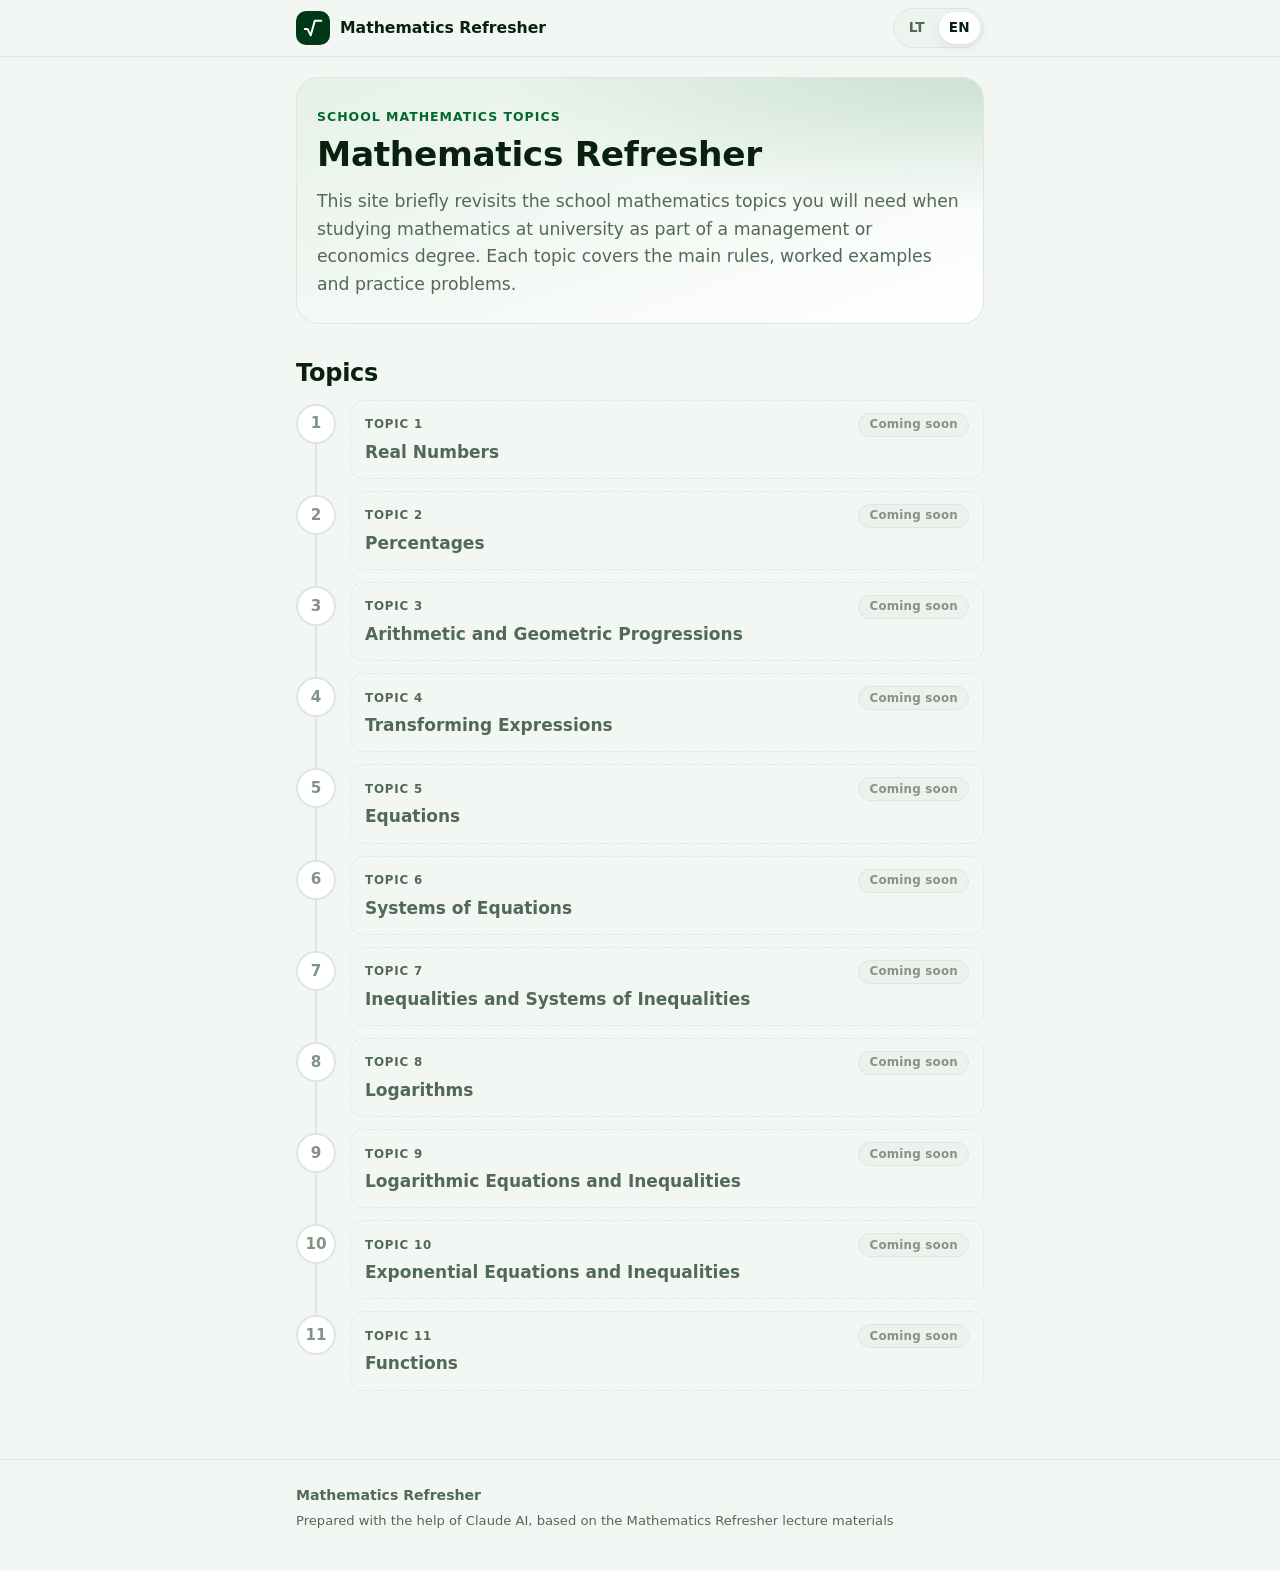
==== commit 13a99720: "Add files via upload" ====
--- a/en/index.html
+++ b/en/index.html
@@ -4,7 +4,7 @@
 <meta charset="utf-8">
 <meta name="viewport" content="width=device-width, initial-scale=1">
 <title>Mathematics Refresher</title>
-<meta name="description" content="A refresher of the main school mathematics topics for students: rules, worked examples and self-check problems.">
+<meta name="description" content="A refresher of the main school mathematics topics for management and economics students: rules, worked examples and practice problems.">
 <meta name="theme-color" content="#013916">
 <link rel="icon" href="../assets/favicon.svg" type="image/svg+xml">
 <link rel="alternate" hreflang="lt" href="../lt/index.html">
@@ -22,7 +22,7 @@
   <section class="hero">
     <span class="eyebrow">School mathematics topics</span>
     <h1>Mathematics Refresher</h1>
-    <p class="lead">This site briefly revisits the school mathematics topics you will need when studying applied mathematics. Each topic gives the main rules, worked examples and problems to check yourself.</p>
+    <p class="lead">This site briefly revisits the school mathematics topics you will need when studying mathematics at university as part of a management or economics degree. Each topic covers the main rules, worked examples and practice problems.</p>
   </section>
 
   <section class="section" aria-labelledby="h-topics">
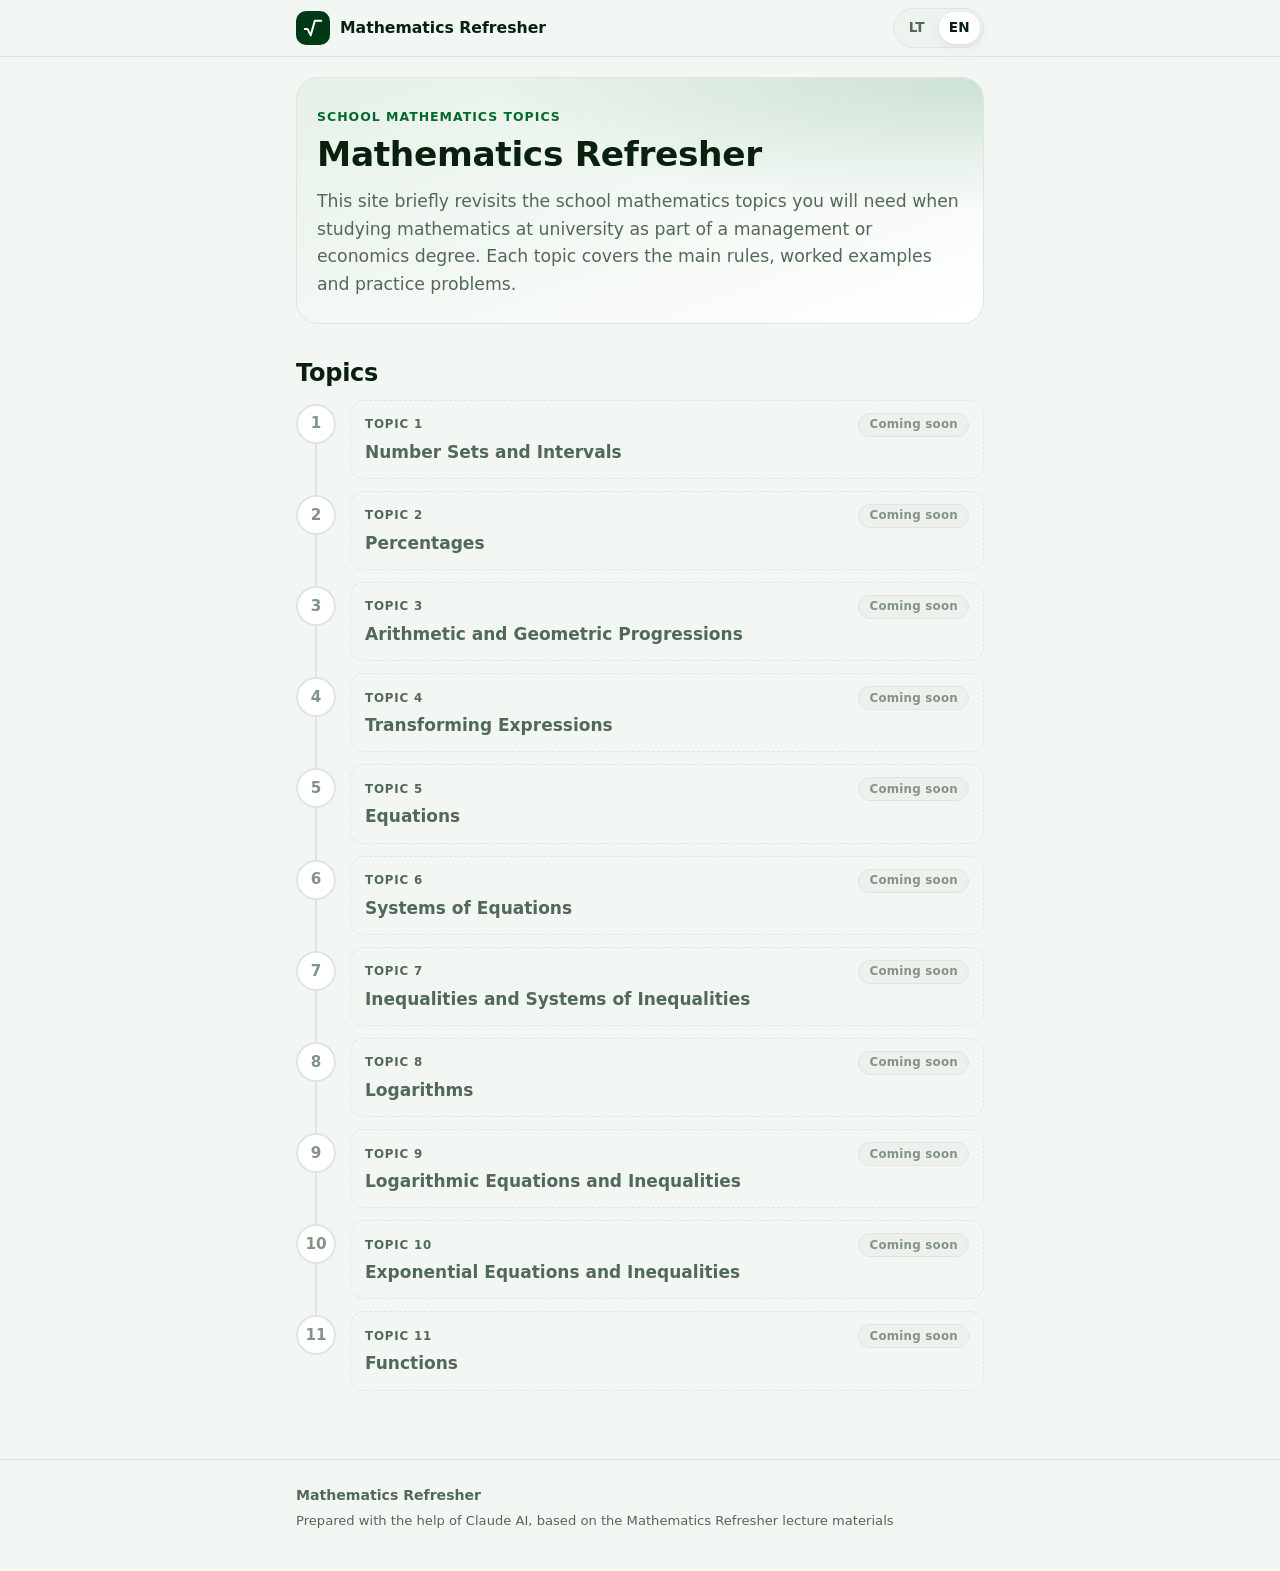
==== commit a7444440: "Add files via upload" ====
--- a/en/index.html
+++ b/en/index.html
@@ -9,10 +9,10 @@
 <link rel="icon" href="../assets/favicon.svg" type="image/svg+xml">
 <link rel="alternate" hreflang="lt" href="../lt/index.html">
 <link rel="stylesheet" href="../assets/katex/katex.min.css">
-<link rel="stylesheet" href="../assets/css/style.css?v=1">
+<link rel="stylesheet" href="../assets/css/style.css?v=3">
 <script defer src="../assets/katex/katex.min.js"></script>
 <script defer src="../assets/katex/contrib/auto-render.min.js"></script>
-<script defer src="../assets/js/site.js?v=1"></script>
+<script defer src="../assets/js/site.js?v=3"></script>
 </head>
 <body data-page="home">
 <noscript><p class="noscript">Please enable JavaScript for this website to work.</p></noscript>
--- a/assets/css/style.css
+++ b/assets/css/style.css
@@ -1090,3 +1090,83 @@
 @media (max-width: 480px) {
   .brand .brand-text { white-space: normal; line-height: 1.15; font-size: .9rem; }
 }
+
+/* Skaičių tiesė (number-line): intervalai, pilni ir tušti taškai, rodyklės į begalybę */
+.nline { --nl: var(--chart-2); --nl-ax: color-mix(in srgb, var(--muted) 70%, transparent);
+  display: grid; grid-template-columns: 1fr; row-gap: 4px; max-width: 520px; margin: 12px auto 4px; }
+.nline--lab { grid-template-columns: max-content 1fr; column-gap: 14px; }
+.nl-lab { white-space: nowrap; font-size: .98rem; line-height: 1.2; padding-top: 6px; }
+.nl-track { position: relative; height: 44px; margin: 0 14px; }
+.nl-axis { position: absolute; left: -14px; right: -14px; top: 14px; height: 1.5px; background: var(--nl-ax); }
+.nl-axis::after { content: ""; position: absolute; top: -4.25px; right: -2px; border-top: 5px solid transparent; border-bottom: 5px solid transparent; border-left: 9px solid var(--nl-ax); }
+.nl-var { position: absolute; top: 20px; right: -15px; font-size: .95rem; line-height: 1.2; }
+.nl-tick { position: absolute; top: 9px; width: 1.5px; height: 11px; background: var(--nl-ax); transform: translateX(-50%); }
+.nl-tl { position: absolute; top: 21px; transform: translateX(-50%); font-size: .9rem; white-space: nowrap; line-height: 1.2; }
+.nl-seg { position: absolute; top: 12.75px; height: 4px; border-radius: 2px; background: var(--nl); }
+.nl-seg.to-l::before, .nl-seg.to-r::after { content: ""; position: absolute; top: -5px; border-top: 7px solid transparent; border-bottom: 7px solid transparent; }
+.nl-seg.to-l::before { left: -14px; border-right: 13px solid var(--nl); }
+.nl-seg.to-r::after { right: -14px; border-left: 13px solid var(--nl); }
+.nl-pt { position: absolute; top: 14.75px; width: 13px; height: 13px; border-radius: 50%; background: var(--nl); border: 2.5px solid var(--nl); transform: translate(-50%, -50%); }
+.nl-pt.open { background: var(--surface); }
+@media (max-width: 420px) {
+  .nline--lab { grid-template-columns: 1fr; }
+  .nl-lab { padding-top: 4px; }
+}
+
+/* Intervalų lentelė su skaičių tiesėmis */
+.ivl-tbl { width: 100%; }
+.ivl-tbl th, .ivl-tbl td { text-align: left; vertical-align: middle; }
+.ivl-tbl td.ivl-nl { width: 52%; padding: 0 6px; }
+.ivl-tbl .nline { margin: 2px 0 0; }
+/* Siaurame ekrane skaičių tiesė perkeliama po intervalu ir sąlyga – per visą lentelės plotį */
+@media (max-width: 560px) {
+  .ivl-tbl, .ivl-tbl thead, .ivl-tbl tbody { display: block; }
+  .ivl-tbl tr { display: grid; grid-template-columns: 1fr 1fr; border: 1px solid var(--border); border-top: 0; }
+  .ivl-tbl thead tr { border-top: 1px solid var(--border); background: var(--surface-2); }
+  .ivl-tbl th, .ivl-tbl td { border: 0; padding: 7px 10px 2px; }
+  .ivl-tbl thead th { padding-bottom: 7px; }
+  .ivl-tbl thead th:nth-child(3) { display: none; }
+  .ivl-tbl td.ivl-nl { grid-column: 1 / -1; width: auto; padding: 0 10px 2px; }
+}
+
+/* Lentelė su tekstu: visi stulpeliai lygiuojami į kairę */
+.vtable.tl th, .vtable.tl td { text-align: left; vertical-align: middle; }
+@media (max-width: 440px) { .vtable.tl th, .vtable.tl td { padding: 5px 8px; } }
+
+/* Skaičių aibių schema (įdėtos aibės) */
+.sets { max-width: 520px; margin: 14px auto 8px; }
+.set { position: relative; border: 2px solid var(--sc); border-radius: 14px; padding: 8px 10px 10px;
+  background: color-mix(in srgb, var(--sc) 7%, var(--surface)); }
+.set-lab { display: block; font-size: .86rem; font-weight: 650; line-height: 1.25; color: var(--text); margin-bottom: 6px; }
+.set-lab .katex { font-size: 1.15em; margin-right: 4px; }
+.set-ex { display: block; font-size: .95rem; margin-top: 6px; color: var(--muted); }
+.set-ex .katex { color: var(--text); }
+.set-row { display: flex; gap: 10px; align-items: stretch; }
+.set-R { --sc: var(--muted); background: var(--surface-2); }
+.set-Q { --sc: var(--chart-2); flex: 2.3; min-width: 0; }
+.set-Z { --sc: var(--chart); }
+.set-N { --sc: var(--chart-3); }
+.set-I { --sc: var(--exam); flex: 1; min-width: 0; }
+@media (max-width: 440px) {
+  .set { padding: 6px 7px 8px; border-radius: 12px; }
+  .set-row { gap: 7px; }
+  .set-lab { font-size: .8rem; }
+  .set-ex { font-size: .88rem; }
+}
+
+/* Aibių veiksmų schemos (Veno diagramos) */
+.venn3 { display: grid; grid-template-columns: repeat(3, 1fr); gap: 10px; margin: 14px 0 6px; }
+.venn3 figure { margin: 0; padding: 6px 4px 8px; border-radius: 12px; background: var(--surface-2); border: 1px solid var(--border); text-align: center; }
+.venn3 svg { display: block; width: 100%; max-width: 150px; height: auto; margin: 0 auto; }
+.venn3 figcaption { font-size: .95rem; margin-top: 2px; }
+.vn-fill { fill: color-mix(in srgb, var(--chart-2) 38%, var(--surface-2)); }
+.vn-bg { fill: var(--surface-2); }
+.vn-c { fill: none; stroke: var(--text); stroke-width: 1.6; }
+.vn-l { font-family: KaTeX_Math, "Times New Roman", serif; font-style: italic; font-size: 15px; fill: var(--text); }
+
+/* Užduoties dalys a), b), c)… */
+ul.abc { list-style: none; padding: 0; margin: 8px 0 0; display: grid; grid-template-columns: repeat(auto-fill, minmax(118px, 1fr)); gap: 6px 18px; }
+ul.abc li { margin: 0; }
+ul.abc.abc--wide { grid-template-columns: repeat(auto-fill, minmax(min(100%, 210px), 1fr)); }
+ul.abc.abc--1 { grid-template-columns: 1fr; }
+.abc-l { display: inline-block; min-width: 1.6em; font-weight: 650; color: var(--muted); }
